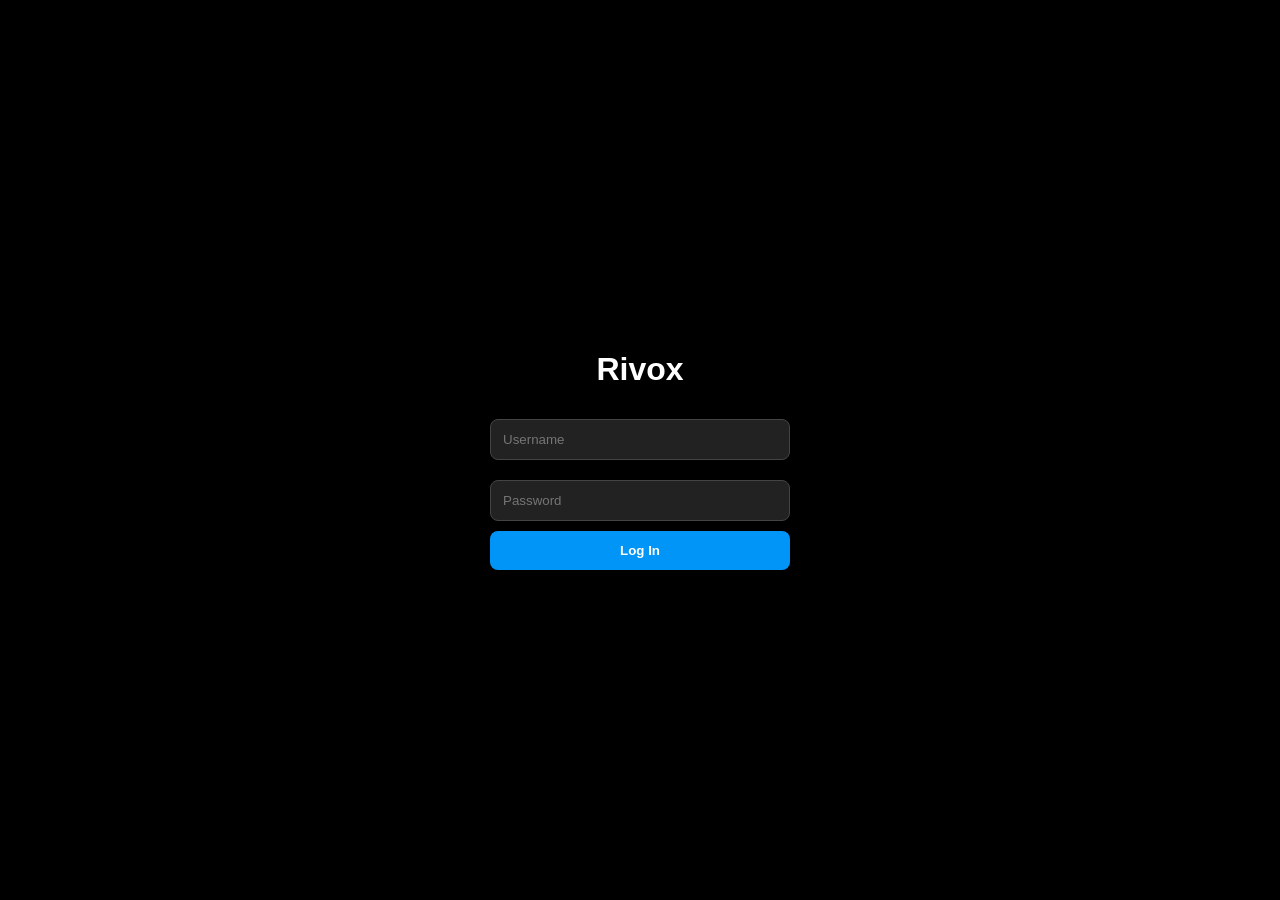
==== index.html @ 7f3b10d0 "Add files via upload" ====
<!DOCTYPE html>
<html>
<head>
    <meta charset="UTF-8">
    <title>Rivox Login</title>
    <style>
        body { 
            background: #000; 
            color: #fff; 
            font-family: sans-serif; 
            display: flex; 
            align-items: center; 
            justify-content: center; 
            height: 100vh; 
            margin: 0; 
        }
        .login-box { 
            width: 80%; 
            max-width: 300px; 
            text-align: center; 
        }
        input { 
            width: 100%; 
            padding: 12px; 
            margin: 10px 0; 
            background: #222; 
            border: 1px solid #444; 
            color: white; 
            border-radius: 8px; 
            box-sizing: border-box; 
        }
        button { 
            width: 100%; 
            padding: 12px; 
            background: #0095f6; 
            border: none; 
            color: white; 
            border-radius: 8px; 
            font-weight: bold; 
            cursor: pointer; 
        }
    </style>
</head>
<body>

    <div class="login-box">
        <h1>Rivox</h1>
        <input type="text" id="username" placeholder="Username">
        <input type="password" id="password" placeholder="Password">
        <button onclick="login()">Log In</button>
    </div>

    <script>
        function login() {
            let u = document.getElementById('username').value;
            let p = document.getElementById('password').value;

            // Username aur Password check
            if(u === "admin" && p === "123") {
                window.location.href = "feed.html";
            } else {
                alert("Galat username ya password!");
            }
        }
    </script>
</body>
</html>
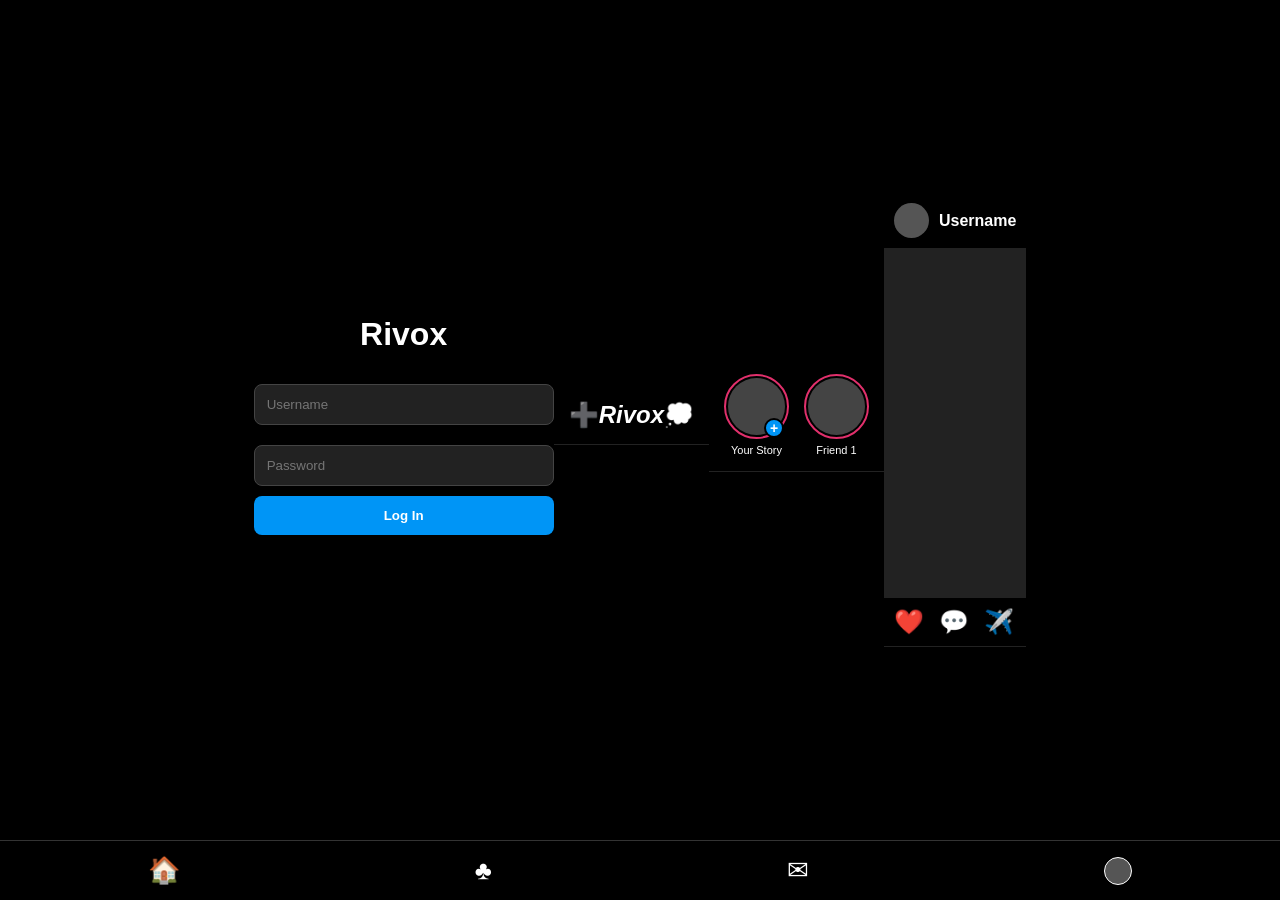
==== commit 4515f19e: "Add HTML structure and styling for Rivox" ====
--- a/index.html
+++ b/index.html
@@ -65,3 +65,74 @@
     </script>
 </body>
 </html>
+<!DOCTYPE html>
+<html lang="en">
+  <head>
+    <meta charset="UTF-8">
+    <meta name="viewport" content="width=device-width, initial-scale=1.0">
+    <title>Rivox</title>
+    <link rel="manifest" href="manifest.json">
+    <link rel="apple-touch-icon" href="logo.png">
+
+
+    <style>
+        * { box-sizing: border-box; }
+        body { background: #000; color: #fff; font-family: -apple-system, BlinkMacSystemFont, "Segoe UI", Roboto, Helvetica, Arial, sans-serif; margin: 0; padding-bottom: 70px; }
+        
+        /* Header */
+        .header { padding: 15px; display: flex; justify-content: space-between; align-items: center; border-bottom: 1px solid #222; }
+        .logo { font-size: 24px; font-weight: bold; font-style: italic; }
+        .icon { font-size: 24px; cursor: pointer; }
+
+        /* Stories */
+        .stories { display: flex; gap: 15px; padding: 15px; overflow-x: auto; border-bottom: 1px solid #222; }
+        .story { display: flex; flex-direction: column; align-items: center; gap: 5px; min-width: 65px; position: relative; }
+        .story-ring { width: 65px; height: 65px; border-radius: 50%; border: 2px solid #e1306c; padding: 2px; }
+        .story-dp { width: 100%; height: 100%; border-radius: 50%; background: #444; }
+        .add-story { position: absolute; bottom: 18px; right: 5px; background: #0095f6; width: 20px; height: 20px; border-radius: 50%; border: 2px solid #000; display: flex; align-items: center; justify-content: center; font-weight: bold; font-size: 14px; }
+
+        /* Post */
+        .post { margin-top: 10px; border-bottom: 1px solid #222; }
+        .post-header { padding: 10px; display: flex; align-items: center; gap: 10px; }
+        .post-dp { width: 35px; height: 35px; border-radius: 50%; background: #555; }
+        .post-img { width: 100%; height: 350px; background: #222; }
+        .actions { padding: 10px; display: flex; gap: 15px; font-size: 24px; }
+
+        /* Nav Bar */
+        .nav { position: fixed; bottom: 0; width: 100%; height: 60px; background: #000; border-top: 1px solid #333; display: flex; justify-content: space-around; align-items: center; }
+        .nav a { color: #fff; text-decoration: none; font-size: 26px; }
+        .dp-circle { width: 28px; height: 28px; background: #555; border-radius: 50%; border: 1px solid #fff; }
+    </style>
+</head>
+<body>
+
+    <div class="header">
+        <div class="icon"><a href="create.html" style="color:white; text-decoration:none;">➕</a></div>
+        <div class="logo">Rivox</div>
+        <div class="icon"><a href="notifications.html" style="color:white; text-decoration:none;">💭</a></div>
+    </div>
+
+    <div class="stories">
+        <div class="story">
+            <div class="story-ring"><div class="story-dp"></div></div>
+            <div class="add-story">+</div>
+            <div style="font-size: 11px;">Your Story</div>
+        </div>
+        <div class="story"><div class="story-ring"><div class="story-dp"></div></div><div style="font-size: 11px;">Friend 1</div></div>
+    </div>
+
+    <div class="post">
+        <div class="post-header"><div class="post-dp"></div> <strong>Username</strong></div>
+        <div class="post-img"></div>
+        <div class="actions"><span>❤️</span> <span>💬</span> <span>✈️</span></div>
+    </div>
+
+      <div class="nav">
+        <a href="feed_new.html">🏠</a>
+        <a href="#">♣</a>
+        <a href="chat.html">✉</a>
+        <a href="new_profile.html"><div class="dp-circle"></div></a>
+    </div>
+
+</body>
+</html>
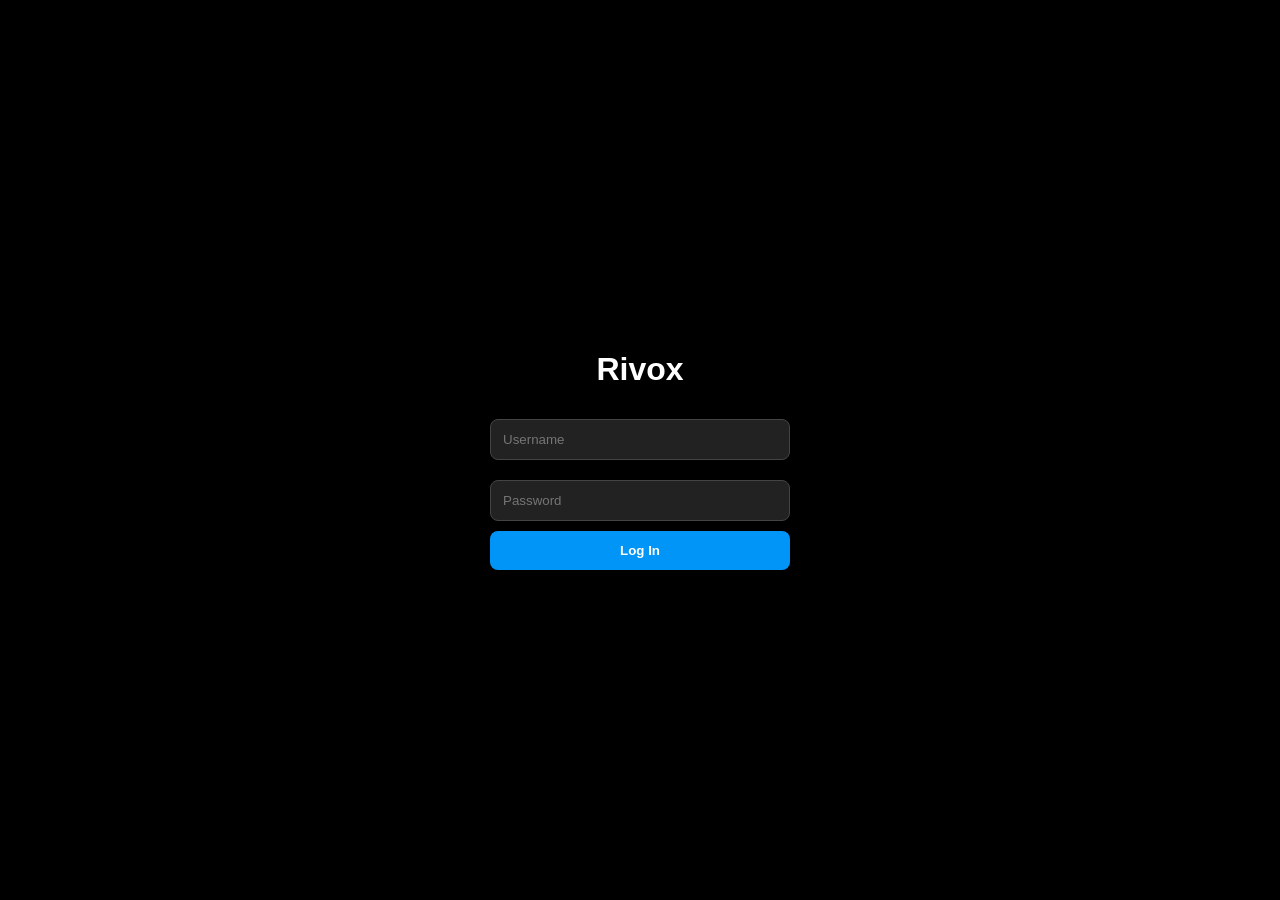
==== commit e6b5d3a5: "Remove duplicate HTML structure from index.html" ====
--- a/index.html
+++ b/index.html
@@ -65,74 +65,3 @@
     </script>
 </body>
 </html>
-<!DOCTYPE html>
-<html lang="en">
-  <head>
-    <meta charset="UTF-8">
-    <meta name="viewport" content="width=device-width, initial-scale=1.0">
-    <title>Rivox</title>
-    <link rel="manifest" href="manifest.json">
-    <link rel="apple-touch-icon" href="logo.png">
-
-
-    <style>
-        * { box-sizing: border-box; }
-        body { background: #000; color: #fff; font-family: -apple-system, BlinkMacSystemFont, "Segoe UI", Roboto, Helvetica, Arial, sans-serif; margin: 0; padding-bottom: 70px; }
-        
-        /* Header */
-        .header { padding: 15px; display: flex; justify-content: space-between; align-items: center; border-bottom: 1px solid #222; }
-        .logo { font-size: 24px; font-weight: bold; font-style: italic; }
-        .icon { font-size: 24px; cursor: pointer; }
-
-        /* Stories */
-        .stories { display: flex; gap: 15px; padding: 15px; overflow-x: auto; border-bottom: 1px solid #222; }
-        .story { display: flex; flex-direction: column; align-items: center; gap: 5px; min-width: 65px; position: relative; }
-        .story-ring { width: 65px; height: 65px; border-radius: 50%; border: 2px solid #e1306c; padding: 2px; }
-        .story-dp { width: 100%; height: 100%; border-radius: 50%; background: #444; }
-        .add-story { position: absolute; bottom: 18px; right: 5px; background: #0095f6; width: 20px; height: 20px; border-radius: 50%; border: 2px solid #000; display: flex; align-items: center; justify-content: center; font-weight: bold; font-size: 14px; }
-
-        /* Post */
-        .post { margin-top: 10px; border-bottom: 1px solid #222; }
-        .post-header { padding: 10px; display: flex; align-items: center; gap: 10px; }
-        .post-dp { width: 35px; height: 35px; border-radius: 50%; background: #555; }
-        .post-img { width: 100%; height: 350px; background: #222; }
-        .actions { padding: 10px; display: flex; gap: 15px; font-size: 24px; }
-
-        /* Nav Bar */
-        .nav { position: fixed; bottom: 0; width: 100%; height: 60px; background: #000; border-top: 1px solid #333; display: flex; justify-content: space-around; align-items: center; }
-        .nav a { color: #fff; text-decoration: none; font-size: 26px; }
-        .dp-circle { width: 28px; height: 28px; background: #555; border-radius: 50%; border: 1px solid #fff; }
-    </style>
-</head>
-<body>
-
-    <div class="header">
-        <div class="icon"><a href="create.html" style="color:white; text-decoration:none;">➕</a></div>
-        <div class="logo">Rivox</div>
-        <div class="icon"><a href="notifications.html" style="color:white; text-decoration:none;">💭</a></div>
-    </div>
-
-    <div class="stories">
-        <div class="story">
-            <div class="story-ring"><div class="story-dp"></div></div>
-            <div class="add-story">+</div>
-            <div style="font-size: 11px;">Your Story</div>
-        </div>
-        <div class="story"><div class="story-ring"><div class="story-dp"></div></div><div style="font-size: 11px;">Friend 1</div></div>
-    </div>
-
-    <div class="post">
-        <div class="post-header"><div class="post-dp"></div> <strong>Username</strong></div>
-        <div class="post-img"></div>
-        <div class="actions"><span>❤️</span> <span>💬</span> <span>✈️</span></div>
-    </div>
-
-      <div class="nav">
-        <a href="feed_new.html">🏠</a>
-        <a href="#">♣</a>
-        <a href="chat.html">✉</a>
-        <a href="new_profile.html"><div class="dp-circle"></div></a>
-    </div>
-
-</body>
-</html>
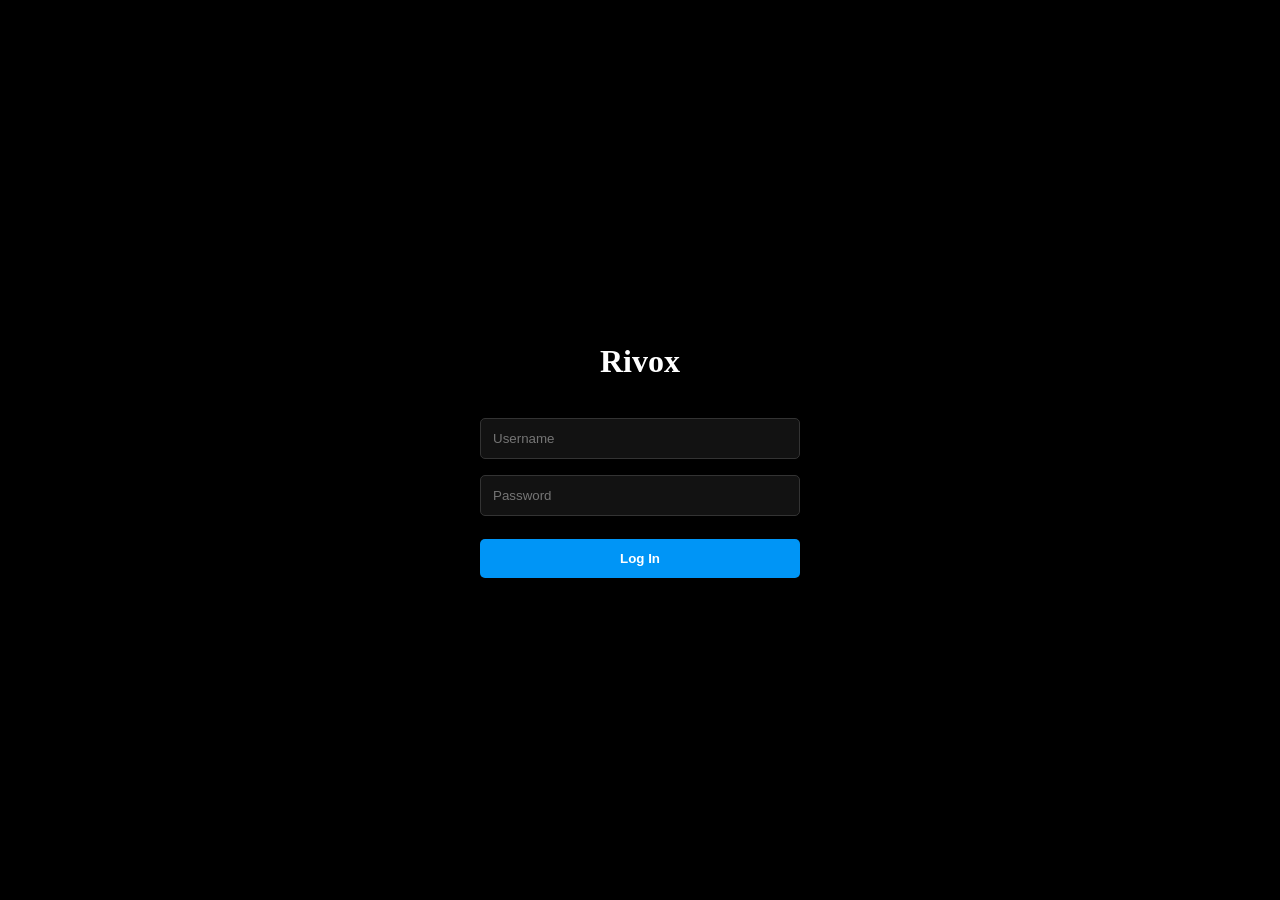
==== commit 234c7ae9: "Update index.html" ====
--- a/index.html
+++ b/index.html
@@ -1,13 +1,14 @@
 <!DOCTYPE html>
-<html>
+<html lang="en">
 <head>
     <meta charset="UTF-8">
+    <meta name="viewport" content="width=device-width, initial-scale=1.0">
     <title>Rivox Login</title>
     <style>
         body { 
             background: #000; 
             color: #fff; 
-            font-family: sans-serif; 
+            font-family: -apple-system, BlinkMacSystemFont, "Segoe UI", Roboto, Helvetica, Arial, sans-serif; 
             display: flex; 
             align-items: center; 
             justify-content: center; 
@@ -15,27 +16,29 @@
             margin: 0; 
         }
         .login-box { 
-            width: 80%; 
-            max-width: 300px; 
+            width: 85%; 
+            max-width: 320px; 
             text-align: center; 
         }
+        h1 { font-family: cursive; margin-bottom: 30px; }
         input { 
             width: 100%; 
             padding: 12px; 
-            margin: 10px 0; 
-            background: #222; 
-            border: 1px solid #444; 
+            margin: 8px 0; 
+            background: #121212; 
+            border: 1px solid #333; 
             color: white; 
-            border-radius: 8px; 
+            border-radius: 5px; 
             box-sizing: border-box; 
         }
         button { 
             width: 100%; 
             padding: 12px; 
+            margin-top: 15px;
             background: #0095f6; 
             border: none; 
             color: white; 
-            border-radius: 8px; 
+            border-radius: 5px; 
             font-weight: bold; 
             cursor: pointer; 
         }
@@ -55,9 +58,10 @@
             let u = document.getElementById('username').value;
             let p = document.getElementById('password').value;
 
-            // Username aur Password check
+            // Username: admin, Password: 123
             if(u === "admin" && p === "123") {
-                window.location.href = "feed.html";
+                // Yahan index.html par redirect hoga
+                window.location.href = "index.html";
             } else {
                 alert("Galat username ya password!");
             }
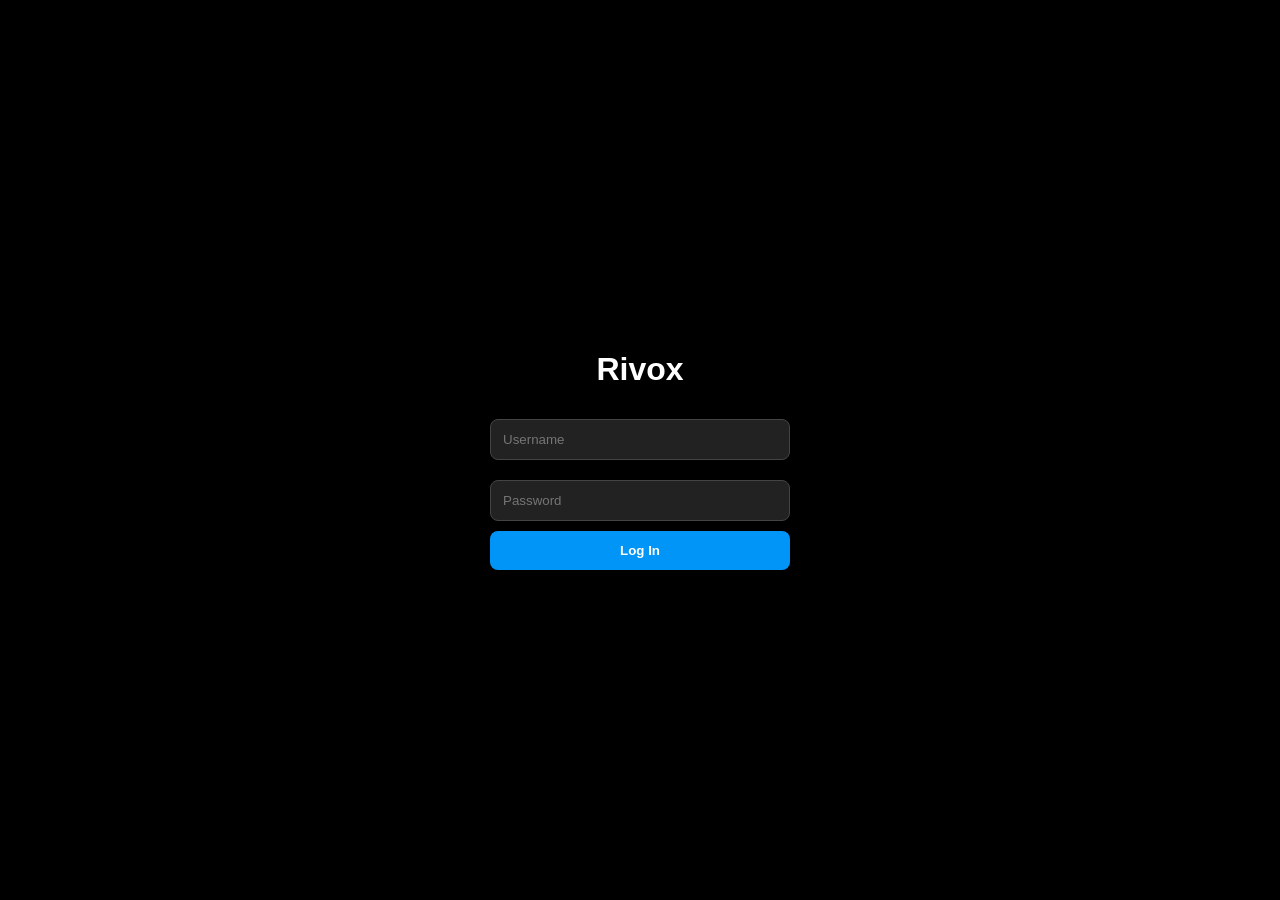
==== commit fb2e9fd1: "Add files via upload" ====
--- a/index.html
+++ b/index.html
@@ -1,14 +1,13 @@
 <!DOCTYPE html>
-<html lang="en">
+<html>
 <head>
     <meta charset="UTF-8">
-    <meta name="viewport" content="width=device-width, initial-scale=1.0">
     <title>Rivox Login</title>
     <style>
         body { 
             background: #000; 
             color: #fff; 
-            font-family: -apple-system, BlinkMacSystemFont, "Segoe UI", Roboto, Helvetica, Arial, sans-serif; 
+            font-family: sans-serif; 
             display: flex; 
             align-items: center; 
             justify-content: center; 
@@ -16,29 +15,27 @@
             margin: 0; 
         }
         .login-box { 
-            width: 85%; 
-            max-width: 320px; 
+            width: 80%; 
+            max-width: 300px; 
             text-align: center; 
         }
-        h1 { font-family: cursive; margin-bottom: 30px; }
         input { 
             width: 100%; 
             padding: 12px; 
-            margin: 8px 0; 
-            background: #121212; 
-            border: 1px solid #333; 
+            margin: 10px 0; 
+            background: #222; 
+            border: 1px solid #444; 
             color: white; 
-            border-radius: 5px; 
+            border-radius: 8px; 
             box-sizing: border-box; 
         }
         button { 
             width: 100%; 
             padding: 12px; 
-            margin-top: 15px;
             background: #0095f6; 
             border: none; 
             color: white; 
-            border-radius: 5px; 
+            border-radius: 8px; 
             font-weight: bold; 
             cursor: pointer; 
         }
@@ -58,10 +55,9 @@
             let u = document.getElementById('username').value;
             let p = document.getElementById('password').value;
 
-            // Username: admin, Password: 123
+            // Username aur Password check
             if(u === "admin" && p === "123") {
-                // Yahan index.html par redirect hoga
-                window.location.href = "index.html";
+                window.location.href = "feed.html";
             } else {
                 alert("Galat username ya password!");
             }
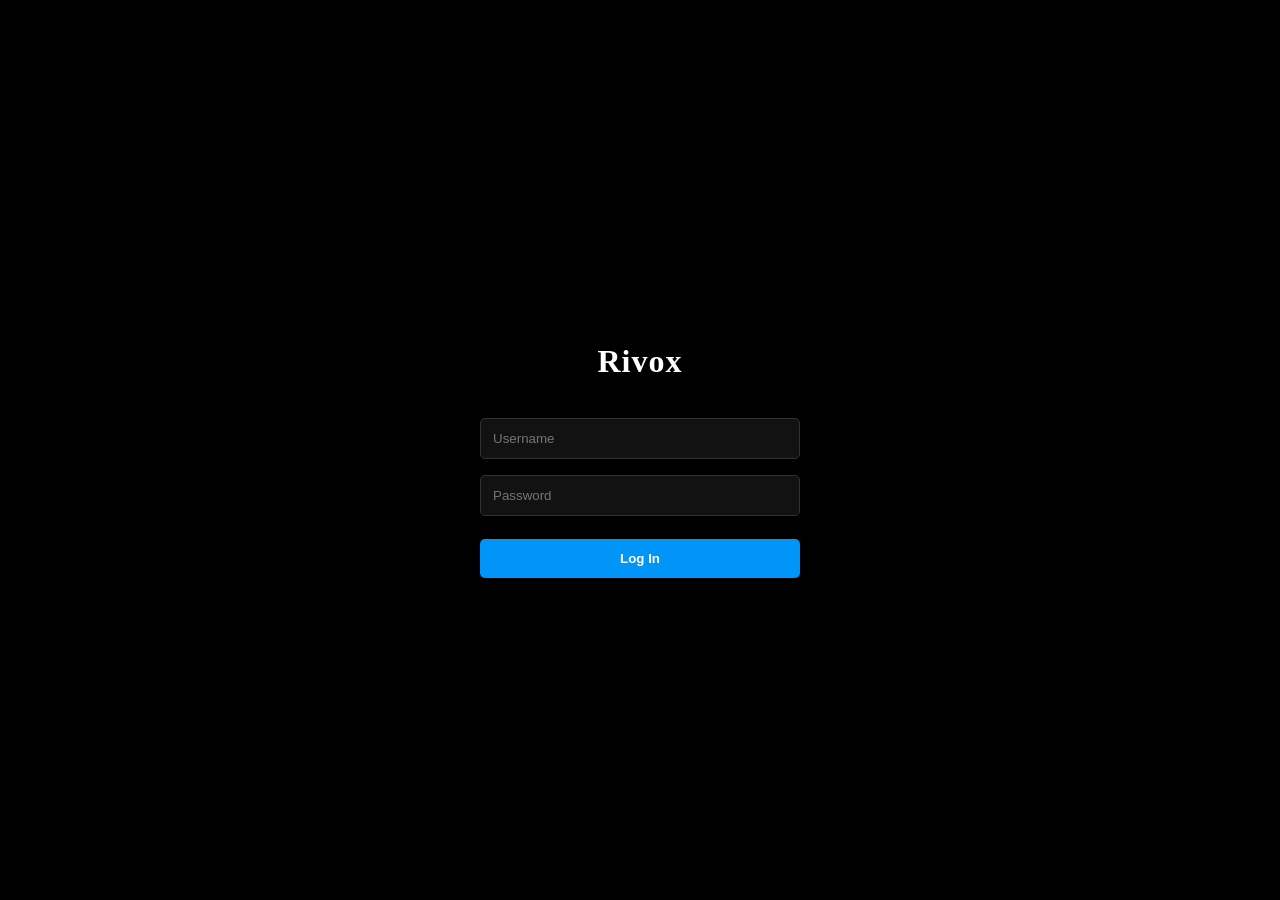
==== commit 27c9a8ad: "Update styles and login redirection in index.html" ====
--- a/index.html
+++ b/index.html
@@ -1,13 +1,14 @@
 <!DOCTYPE html>
-<html>
+<html lang="en">
 <head>
     <meta charset="UTF-8">
+    <meta name="viewport" content="width=device-width, initial-scale=1.0">
     <title>Rivox Login</title>
     <style>
         body { 
             background: #000; 
             color: #fff; 
-            font-family: sans-serif; 
+            font-family: -apple-system, BlinkMacSystemFont, "Segoe UI", Roboto, Helvetica, Arial, sans-serif; 
             display: flex; 
             align-items: center; 
             justify-content: center; 
@@ -15,27 +16,29 @@
             margin: 0; 
         }
         .login-box { 
-            width: 80%; 
-            max-width: 300px; 
+            width: 85%; 
+            max-width: 320px; 
             text-align: center; 
         }
+        h1 { font-family: cursive; margin-bottom: 30px; letter-spacing: 1px; }
         input { 
             width: 100%; 
             padding: 12px; 
-            margin: 10px 0; 
-            background: #222; 
-            border: 1px solid #444; 
+            margin: 8px 0; 
+            background: #121212; 
+            border: 1px solid #333; 
             color: white; 
-            border-radius: 8px; 
+            border-radius: 5px; 
             box-sizing: border-box; 
         }
         button { 
             width: 100%; 
             padding: 12px; 
+            margin-top: 15px;
             background: #0095f6; 
             border: none; 
             color: white; 
-            border-radius: 8px; 
+            border-radius: 5px; 
             font-weight: bold; 
             cursor: pointer; 
         }
@@ -55,9 +58,10 @@
             let u = document.getElementById('username').value;
             let p = document.getElementById('password').value;
 
-            // Username aur Password check
+            // Username: admin, Password: 123
             if(u === "admin" && p === "123") {
-                window.location.href = "feed.html";
+                // Yahan 'home.html' likha hai, toh aapki main feed file ka naam 'home.html' hona chahiye
+                window.location.href = "home.html";
             } else {
                 alert("Galat username ya password!");
             }
